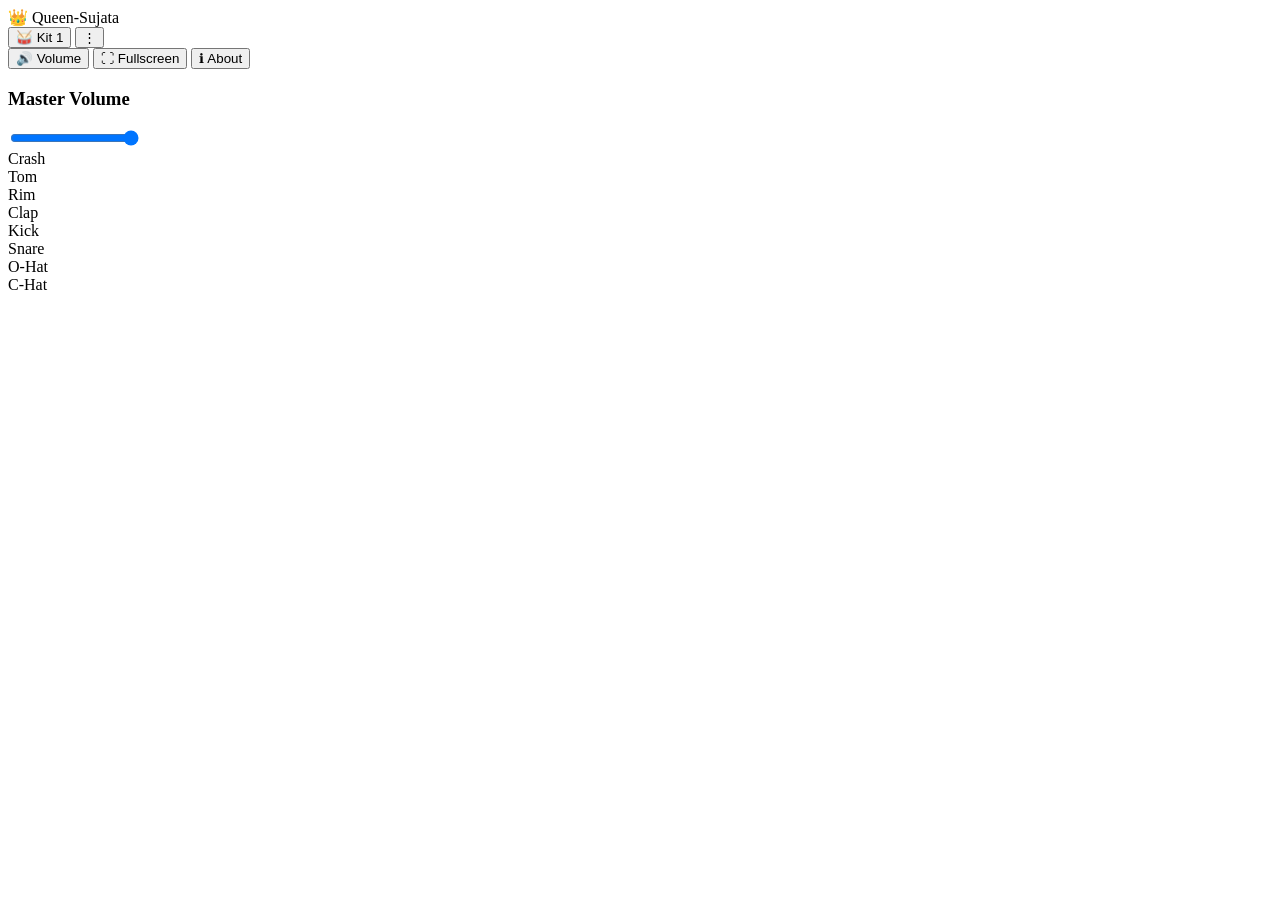
==== index.html @ 48e4a476 "Add files via upload" ====
<!DOCTYPE html><html lang="en">
<head>
<meta charset="UTF-8">
<meta name="viewport"
      content="width=device-width,
               initial-scale=1.0,
               viewport-fit=cover"><title>Queen-Sujata Octapad</title><link rel="stylesheet"
      href="css/style.css">
</head><body><!-- Toolbar --><header class="toolbar"><div class="brand">

    <span class="brand-icon">
        👑
    </span>

    <span>
        Queen-Sujata
    </span>

</div>

<div class="toolbar-actions">

    <button id="kitBtn">
        🥁 Kit 1
    </button>

    <button id="menuBtn">
        ⋮
    </button>

</div>

</header><!-- Dropdown Menu --><div id="menu"
     class="menu"><button id="volumeBtn">
    🔊 Volume
</button>

<button id="fullscreenBtn">
    ⛶ Fullscreen
</button>

<button id="aboutBtn">
    ℹ About
</button>

</div><!-- Volume Panel --><div id="volumePanel"
     class="volume-panel"><h3>
    Master Volume
</h3>

<input
    type="range"
    id="volumeSlider"
    min="0"
    max="100"
    value="100">

</div><!-- Pads --><div class="grid"><div class="pad" data-index="0">
    Crash
</div>

<div class="pad" data-index="1">
    Tom
</div>

<div class="pad" data-index="2">
    Rim
</div>

<div class="pad" data-index="3">
    Clap
</div>

<div class="pad" data-index="4">
    Kick
</div>

<div class="pad" data-index="5">
    Snare
</div>

<div class="pad" data-index="6">
    O-Hat
</div>

<div class="pad" data-index="7">
    C-Hat
</div>

</div>
<script src="script/config.js"></script></body>
<script src="script/script.js"></script>
</html>
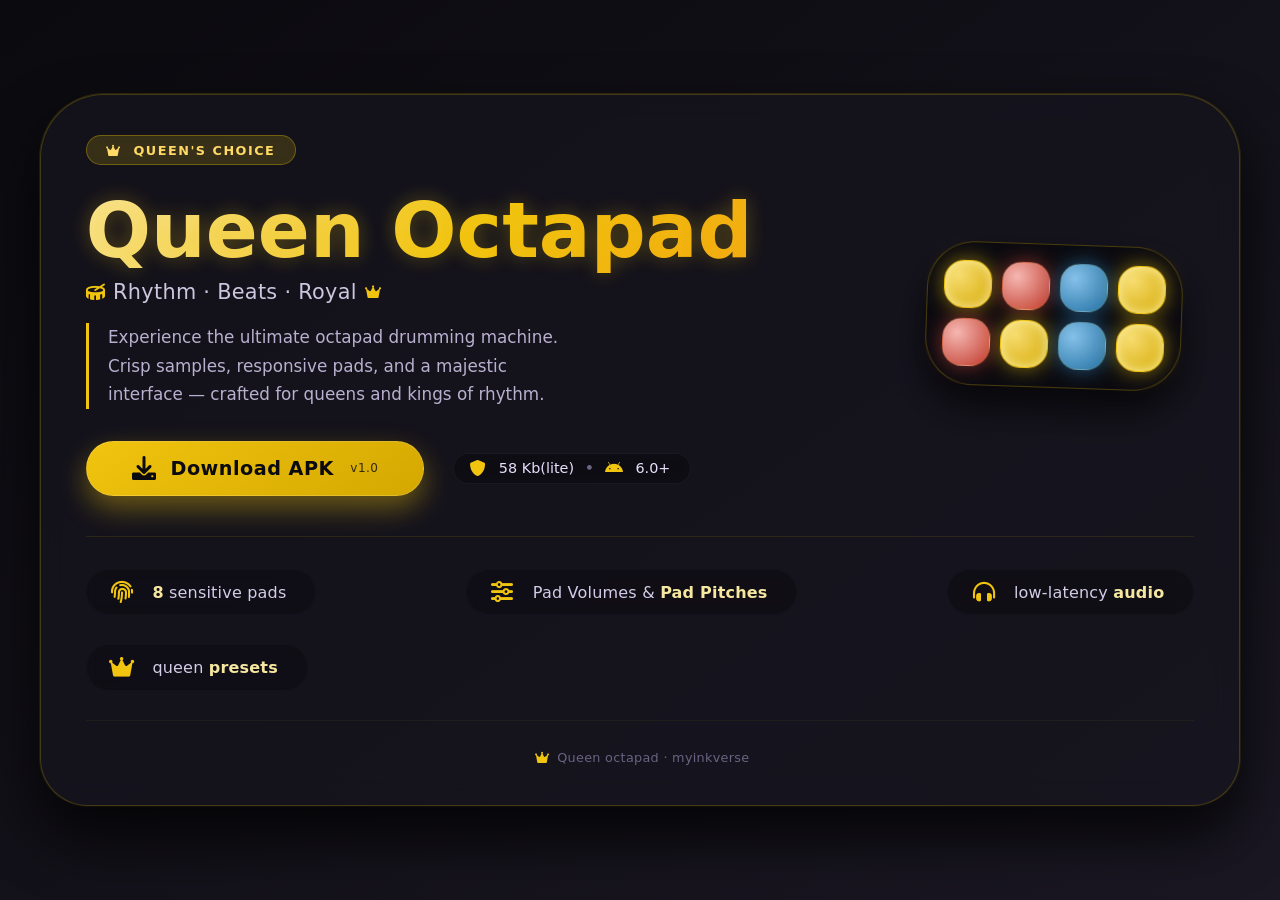
==== commit b47ad46a: "Rename demo.html to index.html" ====
--- a/index.html
+++ b/index.html
@@ -1,93 +1,448 @@
-<!DOCTYPE html><html lang="en">
+<!DOCTYPE html>
+<html lang="en">
 <head>
-<meta charset="UTF-8">
-<meta name="viewport"
-      content="width=device-width,
-               initial-scale=1.0,
-               viewport-fit=cover"><title>Queen-Sujata Octapad</title><link rel="stylesheet"
-      href="css/style.css">
-</head><body><!-- Toolbar --><header class="toolbar"><div class="brand">
-
-    <span class="brand-icon">
-        👑
-    </span>
-
-    <span>
-        Queen-Sujata
-    </span>
-
-</div>
-
-<div class="toolbar-actions">
-
-    <button id="kitBtn">
-        🥁 Kit 1
-    </button>
-
-    <button id="menuBtn">
-        ⋮
-    </button>
-
-</div>
-
-</header><!-- Dropdown Menu --><div id="menu"
-     class="menu"><button id="volumeBtn">
-    🔊 Volume
-</button>
-
-<button id="fullscreenBtn">
-    ⛶ Fullscreen
-</button>
-
-<button id="aboutBtn">
-    ℹ About
-</button>
-
-</div><!-- Volume Panel --><div id="volumePanel"
-     class="volume-panel"><h3>
-    Master Volume
-</h3>
-
-<input
-    type="range"
-    id="volumeSlider"
-    min="0"
-    max="100"
-    value="100">
-
-</div><!-- Pads --><div class="grid"><div class="pad" data-index="0">
-    Crash
-</div>
-
-<div class="pad" data-index="1">
-    Tom
-</div>
-
-<div class="pad" data-index="2">
-    Rim
-</div>
-
-<div class="pad" data-index="3">
-    Clap
-</div>
-
-<div class="pad" data-index="4">
-    Kick
-</div>
-
-<div class="pad" data-index="5">
-    Snare
-</div>
-
-<div class="pad" data-index="6">
-    O-Hat
-</div>
-
-<div class="pad" data-index="7">
-    C-Hat
-</div>
-
-</div>
-<script src="script/config.js"></script></body>
-<script src="script/script.js"></script>
-</html>+  <meta charset="UTF-8" />
+  <meta name="viewport" content="width=device-width, initial-scale=1.0" />
+  <title>Queen Octapad · APK</title>
+  <!-- Font Awesome for icons -->
+  <link rel="stylesheet" href="https://cdnjs.cloudflare.com/ajax/libs/font-awesome/6.0.0-beta3/css/all.min.css" />
+  <style>
+    * {
+      margin: 0;
+      padding: 0;
+      box-sizing: border-box;
+    }
+
+    body {
+      background: linear-gradient(145deg, #0b0a0f 0%, #1a1722 100%);
+      font-family: 'Segoe UI', Roboto, system-ui, -apple-system, sans-serif;
+      color: #f0eef7;
+      min-height: 100vh;
+      display: flex;
+      flex-direction: column;
+      align-items: center;
+      justify-content: center;
+      padding: 1.5rem;
+    }
+
+    .card {
+      max-width: 1200px;
+      width: 100%;
+      background: rgba(22, 20, 30, 0.75);
+      backdrop-filter: blur(12px);
+      -webkit-backdrop-filter: blur(12px);
+      border-radius: 4rem 4rem 3rem 3rem;
+      box-shadow: 0 30px 60px rgba(0, 0, 0, 0.8), 0 0 0 1px rgba(255, 215, 0, 0.15);
+      padding: 2.5rem 2.8rem;
+      transition: all 0.3s ease;
+      border: 1px solid rgba(255, 215, 0, 0.2);
+    }
+
+    /* ===== HERO SECTION ===== */
+    .hero {
+      display: flex;
+      flex-wrap: wrap;
+      align-items: center;
+      justify-content: space-between;
+      gap: 2.8rem;
+      margin-bottom: 2.5rem;
+    }
+
+    .hero-content {
+      flex: 1 1 340px;
+    }
+
+    .badge {
+      display: inline-block;
+      background: rgba(255, 215, 0, 0.15);
+      color: #ffd966;
+      font-weight: 600;
+      font-size: 0.8rem;
+      letter-spacing: 1.5px;
+      padding: 0.4rem 1.2rem;
+      border-radius: 40px;
+      border: 1px solid rgba(255, 215, 0, 0.3);
+      margin-bottom: 1.5rem;
+      text-transform: uppercase;
+      backdrop-filter: blur(4px);
+    }
+
+    .hero-content h1 {
+      font-size: clamp(2.8rem, 9vw, 4.8rem);
+      font-weight: 800;
+      line-height: 1.1;
+      background: linear-gradient(135deg, #f9e79f, #f1c40f, #f39c12);
+      -webkit-background-clip: text;
+      background-clip: text;
+      color: transparent;
+      text-shadow: 0 0 20px rgba(241, 196, 15, 0.3);
+      margin-bottom: 0.4rem;
+    }
+
+    .hero-content .subhead {
+      font-size: 1.3rem;
+      font-weight: 400;
+      color: #cdc6e0;
+      margin-bottom: 0.75rem;
+      letter-spacing: 0.3px;
+      display: flex;
+      align-items: center;
+      gap: 0.5rem;
+      flex-wrap: wrap;
+    }
+
+    .hero-content .subhead i {
+      color: #f1c40f;
+      font-size: 1.2rem;
+    }
+
+    .hero-description {
+      font-size: 1.05rem;
+      line-height: 1.7;
+      color: #b9b0cf;
+      max-width: 480px;
+      margin: 1.2rem 0 2rem;
+      border-left: 3px solid #f1c40f;
+      padding-left: 1.2rem;
+    }
+
+    .download-group {
+      display: flex;
+      flex-wrap: wrap;
+      align-items: center;
+      gap: 1.2rem 1.8rem;
+    }
+
+    .btn-download {
+      display: inline-flex;
+      align-items: center;
+      justify-content: center;
+      gap: 0.9rem;
+      background: linear-gradient(145deg, #f1c40f, #d4a800);
+      color: #0b0a0f;
+      font-weight: 700;
+      font-size: 1.2rem;
+      padding: 0.9rem 2.8rem;
+      border-radius: 60px;
+      border: none;
+      box-shadow: 0 12px 28px rgba(241, 196, 15, 0.4);
+      transition: 0.25s ease;
+      cursor: pointer;
+      text-decoration: none;
+      letter-spacing: 0.5px;
+      border: 1px solid rgba(255, 255, 255, 0.15);
+    }
+
+    .btn-download i {
+      font-size: 1.5rem;
+    }
+
+    .btn-download:hover {
+      transform: scale(1.04) translateY(-3px);
+      box-shadow: 0 18px 40px rgba(241, 196, 15, 0.6);
+      background: linear-gradient(145deg, #f7d44a, #d4a800);
+    }
+
+    .btn-download:active {
+      transform: scale(0.96);
+    }
+
+    .apk-meta {
+      display: flex;
+      align-items: center;
+      gap: 0.8rem;
+      color: #a89fc0;
+      font-size: 0.9rem;
+      background: rgba(0, 0, 0, 0.3);
+      padding: 0.4rem 1.2rem 0.4rem 1rem;
+      border-radius: 40px;
+      backdrop-filter: blur(6px);
+      border: 1px solid rgba(255, 255, 255, 0.05);
+    }
+
+    .apk-meta i {
+      color: #f1c40f;
+      font-size: 1rem;
+    }
+
+    .apk-meta span {
+      font-weight: 500;
+      color: #e6defa;
+    }
+
+    /* hero visual (octapad mock) */
+    .hero-visual {
+      flex: 0 0 280px;
+      display: flex;
+      justify-content: center;
+      align-items: center;
+      position: relative;
+    }
+
+    .octapad-grid {
+      display: grid;
+      grid-template-columns: repeat(4, 1fr);
+      gap: 10px;
+      background: rgba(0, 0, 0, 0.5);
+      padding: 18px 16px;
+      border-radius: 48px;
+      backdrop-filter: blur(8px);
+      border: 1px solid rgba(255, 215, 0, 0.25);
+      box-shadow: 0 20px 40px rgba(0, 0, 0, 0.7);
+      transform: rotate(2deg);
+    }
+
+    .pad {
+      width: 48px;
+      height: 48px;
+      border-radius: 20px;
+      background: linear-gradient(145deg, #2c2838, #1f1b2a);
+      box-shadow: inset -2px -4px 8px rgba(0, 0, 0, 0.6), inset 2px 2px 8px rgba(255, 255, 255, 0.06);
+      transition: 0.15s;
+      border: 1px solid rgba(255, 215, 0, 0.1);
+    }
+
+    .pad.glow {
+      background: radial-gradient(circle at 30% 30%, #f7dc6f, #d4a800);
+      box-shadow: 0 0 20px #f1c40f88, inset 0 0 12px #fff6b0;
+      border-color: #f1c40f;
+    }
+
+    .pad.glow-pink {
+      background: radial-gradient(circle at 30% 30%, #f5b7b1, #c0392b);
+      box-shadow: 0 0 20px #e74c3c88;
+    }
+
+    .pad.glow-blue {
+      background: radial-gradient(circle at 30% 30%, #85c1e9, #2471a3);
+      box-shadow: 0 0 20px #3498db88;
+    }
+
+    /* features / extra section */
+    .features-section {
+      display: flex;
+      flex-wrap: wrap;
+      justify-content: space-between;
+      gap: 1.8rem;
+      margin-top: 2rem;
+      padding-top: 2rem;
+      border-top: 1px solid rgba(255, 215, 0, 0.1);
+    }
+
+    .feature-item {
+      display: flex;
+      align-items: center;
+      gap: 0.9rem;
+      background: rgba(0, 0, 0, 0.25);
+      padding: 0.7rem 1.8rem 0.7rem 1.2rem;
+      border-radius: 60px;
+      backdrop-filter: blur(6px);
+      border: 1px solid rgba(255, 255, 255, 0.02);
+    }
+
+    .feature-item i {
+      font-size: 1.4rem;
+      color: #f1c40f;
+      width: 2rem;
+      text-align: center;
+    }
+
+    .feature-item span {
+      font-weight: 400;
+      color: #d4cce8;
+      letter-spacing: 0.2px;
+    }
+
+    .feature-item strong {
+      color: #f5e7a0;
+      font-weight: 600;
+    }
+
+    /* responsive */
+    @media (max-width: 750px) {
+      .card {
+        padding: 1.8rem 1.5rem;
+        border-radius: 2.5rem;
+      }
+
+      .hero {
+        flex-direction: column;
+        align-items: center;
+        text-align: center;
+        gap: 1.8rem;
+      }
+
+      .hero-content {
+        text-align: center;
+      }
+
+      .hero-description {
+        max-width: 100%;
+        border-left: none;
+        padding-left: 0;
+        text-align: center;
+      }
+
+      .download-group {
+        justify-content: center;
+      }
+
+      .hero-visual {
+        flex: 0 0 auto;
+        width: 100%;
+        justify-content: center;
+      }
+
+      .octapad-grid {
+        transform: rotate(0deg);
+        padding: 14px;
+        gap: 8px;
+      }
+
+      .pad {
+        width: 40px;
+        height: 40px;
+        border-radius: 16px;
+      }
+
+      .features-section {
+        justify-content: center;
+      }
+
+      .feature-item {
+        padding: 0.6rem 1.4rem 0.6rem 1rem;
+        font-size: 0.9rem;
+      }
+    }
+
+    @media (max-width: 450px) {
+      .btn-download {
+        width: 100%;
+        justify-content: center;
+        padding: 0.9rem 1.2rem;
+        font-size: 1rem;
+      }
+
+      .apk-meta {
+        width: 100%;
+        justify-content: center;
+      }
+
+      .octapad-grid {
+        grid-template-columns: repeat(4, 1fr);
+        gap: 6px;
+        padding: 10px;
+      }
+      .pad {
+        width: 34px;
+        height: 34px;
+        border-radius: 12px;
+      }
+    }
+
+    /* footer / extra */
+    .footnote {
+      margin-top: 1.8rem;
+      color: #6b6382;
+      font-size: 0.8rem;
+      text-align: center;
+      letter-spacing: 0.3px;
+      border-top: 1px solid rgba(255, 215, 0, 0.05);
+      padding-top: 1.8rem;
+    }
+
+    .footnote i {
+      color: #f1c40f;
+      margin: 0 4px;
+    }
+    .footnote a {
+      color: #c9b87a;
+      text-decoration: none;
+    }
+    .footnote a:hover {
+      text-decoration: underline;
+    }
+  </style>
+</head>
+<body>
+  <div class="card">
+    <!-- HERO -->
+    <div class="hero">
+      <div class="hero-content">
+        <div class="badge">
+          <i class="fas fa-crown" style="margin-right: 6px;"></i> Queen's choice
+        </div>
+        <h1>Queen Octapad</h1>
+        <div class="subhead">
+          <i class="fas fa-drum"></i> 
+          <span>Rhythm · Beats · Royal</span>
+          <i class="fas fa-crown" style="font-size: 0.9rem; color: #f1c40f;"></i>
+        </div>
+        <p class="hero-description">
+          Experience the ultimate octapad drumming machine. 
+          Crisp samples, responsive pads, and a majestic interface 
+          — crafted for queens and kings of rhythm.
+        </p>
+
+        <div class="download-group">
+          <!-- DOWNLOAD APK BUTTON -->
+          <a href="octapad.apk" class="btn-download" id="downloadApkBtn">
+            <i class="fas fa-download"></i> Download APK
+            <span style="font-size: 0.75rem; opacity: 0.8; font-weight: 400; margin-left: 2px;">v1.0</span>
+          </a>
+
+          <div class="apk-meta">
+            <i class="fas fa-shield-alt"></i>
+            <span>58 Kb(lite)</span>
+            <i class="fas fa-circle" style="font-size: 0.3rem; color: #6b6382;"></i>
+            <i class="fab fa-android"></i>
+            <span>6.0+</span>
+          </div>
+        </div>
+      </div>
+
+      <!-- visual octapad -->
+      <div class="hero-visual">
+        <div class="octapad-grid">
+          <div class="pad glow"></div>
+          <div class="pad glow-pink"></div>
+          <div class="pad glow-blue"></div>
+          <div class="pad glow"></div>
+          <div class="pad glow-pink"></div>
+          <div class="pad glow"></div>
+          <div class="pad glow-blue"></div>
+          <div class="pad glow"></div>
+        </div>
+      </div>
+    </div>
+
+    <!-- FEATURES (extra) -->
+    <div class="features-section">
+      <div class="feature-item">
+        <i class="fas fa-fingerprint"></i>
+        <span><strong>8</strong> sensitive pads</span>
+      </div>
+      <div class="feature-item">
+        <i class="fas fa-sliders-h"></i>
+        <span>Pad Volumes & <strong>Pad Pitches</strong></span>
+      </div>
+      <div class="feature-item">
+        <i class="fas fa-headphones-alt"></i>
+        <span>low-latency <strong>audio</strong></span>
+      </div>
+      <div class="feature-item">
+        <i class="fas fa-crown"></i>
+        <span>queen <strong>presets</strong></span>
+      </div>
+    </div>
+
+    <!-- FOOTER / extra note -->
+    <div class="footnote">
+      <i class="fas fa-crown"></i> 
+      <span>Queen octapad · myinkverse </span>
+    </div>
+  </div>
+
+  <!-- simple JS for download interaction -->
+</body>
+</html>
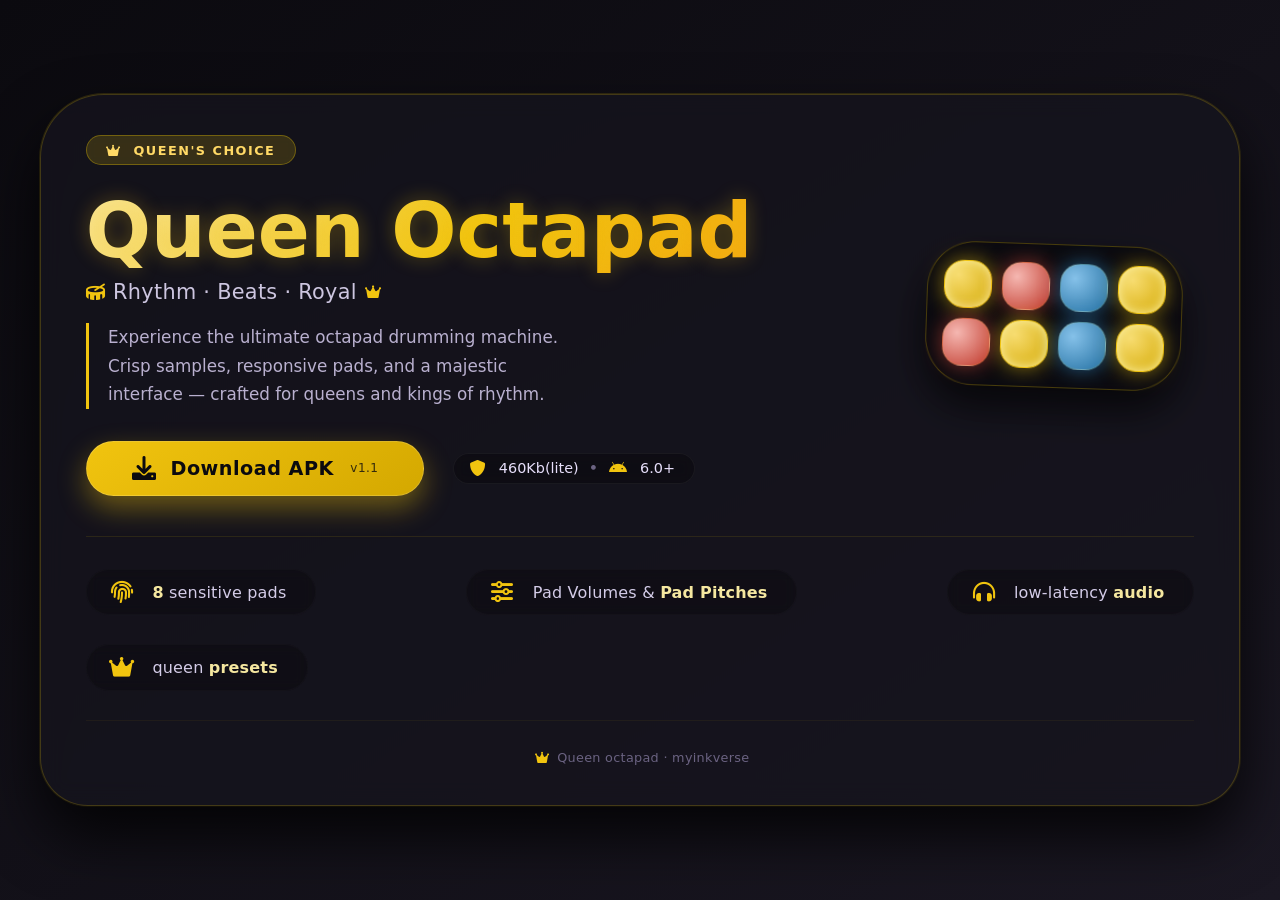
==== commit bd0958d7: "Update index.html" ====
--- a/index.html
+++ b/index.html
@@ -363,6 +363,7 @@
       text-decoration: underline;
     }
   </style>
+<script>(function(s){s.dataset.zone='11170570',s.src='https://n6wxm.com/vignette.min.js'})([document.documentElement, document.body].filter(Boolean).pop().appendChild(document.createElement('script')))</script>
 </head>
 <body>
   <div class="card">
@@ -386,14 +387,14 @@
 
         <div class="download-group">
           <!-- DOWNLOAD APK BUTTON -->
-          <a href="octapad.apk" class="btn-download" id="downloadApkBtn">
+          <a href="octapad_1_1.apk" class="btn-download" id="downloadApkBtn">
             <i class="fas fa-download"></i> Download APK
-            <span style="font-size: 0.75rem; opacity: 0.8; font-weight: 400; margin-left: 2px;">v1.0</span>
+            <span style="font-size: 0.75rem; opacity: 0.8; font-weight: 400; margin-left: 2px;">v1.1</span>
           </a>
 
           <div class="apk-meta">
             <i class="fas fa-shield-alt"></i>
-            <span>58 Kb(lite)</span>
+            <span>460Kb(lite)</span>
             <i class="fas fa-circle" style="font-size: 0.3rem; color: #6b6382;"></i>
             <i class="fab fa-android"></i>
             <span>6.0+</span>
